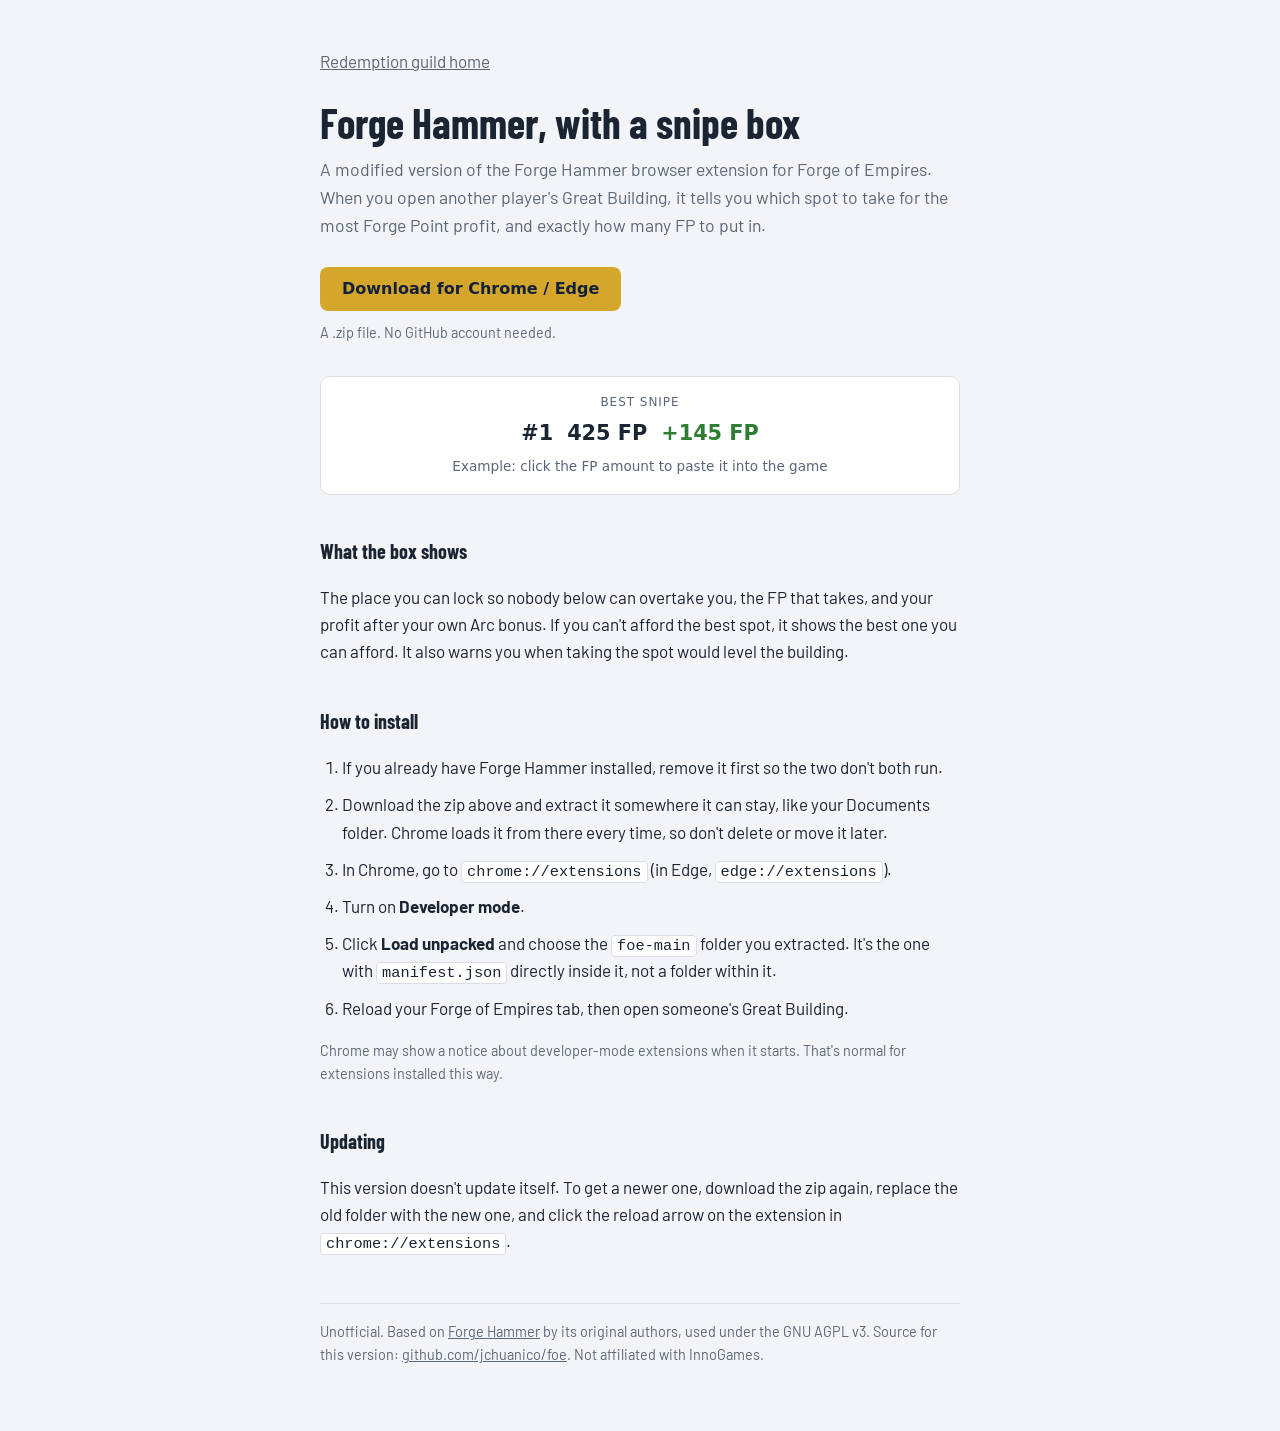
==== docs/snipe/index.html @ 3030a7bf "Add Redemption guild site, move extension page to /snipe/ Ports redemptionfoe.wordpress.com to a sin" ====
<!doctype html>
<html lang="en">
<head>
<meta charset="utf-8">
<meta name="viewport" content="width=device-width, initial-scale=1">
<title>Forge Hammer · Snipe Box</title>
<meta name="description" content="A modified Forge Hammer extension for Forge of Empires that shows the most profitable Great Building spot to snipe.">
<link rel="preconnect" href="https://fonts.googleapis.com">
<link rel="preconnect" href="https://fonts.gstatic.com" crossorigin>
<link href="https://fonts.googleapis.com/css2?family=Barlow+Condensed:wght@600;700&family=Barlow:wght@400;600&display=swap" rel="stylesheet">
<style>
    :root {
    --bg: #f2f4f7;
    --panel: #ffffff;
    --ink: #1b2433;
    --muted: #5b6678;
    --line: #d8dde6;
    --accent: #d4a72c;
    --accent-ink: #14203a;
    --good: #2f7d32;
  }
  @media (prefers-color-scheme: dark) {
    :root {
      --bg: #0f1729;
      --panel: #16213a;
      --ink: #e7ebf2;
      --muted: #a3adbf;
      --line: #27365a;
      --accent: #d4a72c;
      --accent-ink: #14203a;
      --good: #7cc47f;
    }
  }
  * { box-sizing: border-box; }
  body {
    margin: 0;
    background: var(--bg);
    color: var(--ink);
    font: 400 17px/1.6 "Barlow", system-ui, sans-serif;
  }
  main { max-width: 680px; margin: 0 auto; padding: 48px 20px 64px; }
  h1, h2 { font-family: "Barlow Condensed", "Arial Narrow", sans-serif; }
  h1 { font-size: 2.6rem; line-height: 1.15; margin: 0 0 8px; }
  h2 { font-size: 1.25rem; margin: 40px 0 12px; }
  p.lead { color: var(--muted); font-size: 1.1rem; margin: 0 0 28px; }
  .download {
    display: inline-block;
    background: var(--accent);
    color: var(--accent-ink);
    font: 600 1rem/1 system-ui, sans-serif;
    padding: 14px 22px;
    border-radius: 8px;
    text-decoration: none;
  }
  .download:hover { filter: brightness(1.08); }
  .small { color: var(--muted); font-size: 0.9rem; margin-top: 10px; }

  .demo {
    background: var(--panel);
    border: 1px solid var(--line);
    border-radius: 10px;
    padding: 16px;
    margin: 32px 0 0;
    font-family: system-ui, sans-serif;
  }
  .demo .label { font-size: 0.75rem; letter-spacing: .08em; text-transform: uppercase; color: var(--muted); text-align: center; }
  .demo .row { display: flex; justify-content: center; align-items: baseline; gap: 14px; font-size: 1.3rem; margin-top: 4px; }
  .demo .fp { font-weight: 700; }
  .demo .profit { color: var(--good); font-weight: 700; }
  .demo .note { text-align: center; color: var(--muted); font-size: 0.85rem; margin-top: 6px; }

  ol { padding-left: 1.3em; }
  ol li { margin-bottom: 10px; }
  code {
    font: 0.9em ui-monospace, Consolas, monospace;
    background: var(--panel);
    border: 1px solid var(--line);
    padding: 1px 5px;
    border-radius: 4px;
  }
  footer { border-top: 1px solid var(--line); margin-top: 48px; padding-top: 16px; color: var(--muted); font-size: 0.9rem; }
  a { color: inherit; }
  .back { display: inline-block; margin-bottom: 24px; color: var(--muted); }
</style>
</head>
<body>
<main>
  <a class="back" href="../">Redemption guild home</a>
  <h1>Forge Hammer, with a snipe box</h1>
  <p class="lead">A modified version of the Forge Hammer browser extension for Forge of Empires. When you open another player's Great Building, it tells you which spot to take for the most Forge Point profit, and exactly how many FP to put in.</p>

  <a class="download" href="https://github.com/jchuanico/foe/archive/refs/heads/main.zip">Download for Chrome / Edge</a>
  <p class="small">A .zip file. No GitHub account needed.</p>

  <div class="demo" aria-label="Example of the snipe box">
    <div class="label">Best snipe</div>
    <div class="row"><span class="fp">#1</span><span class="fp">425 FP</span><span class="profit">+145 FP</span></div>
    <div class="note">Example: click the FP amount to paste it into the game</div>
  </div>

  <h2>What the box shows</h2>
  <p>The place you can lock so nobody below can overtake you, the FP that takes, and your profit after your own Arc bonus. If you can't afford the best spot, it shows the best one you can afford. It also warns you when taking the spot would level the building.</p>

  <h2>How to install</h2>
  <ol>
    <li>If you already have Forge Hammer installed, remove it first so the two don't both run.</li>
    <li>Download the zip above and extract it somewhere it can stay, like your Documents folder. Chrome loads it from there every time, so don't delete or move it later.</li>
    <li>In Chrome, go to <code>chrome://extensions</code> (in Edge, <code>edge://extensions</code>).</li>
    <li>Turn on <strong>Developer mode</strong>.</li>
    <li>Click <strong>Load unpacked</strong> and choose the <code>foe-main</code> folder you extracted. It's the one with <code>manifest.json</code> directly inside it, not a folder within it.</li>
    <li>Reload your Forge of Empires tab, then open someone's Great Building.</li>
  </ol>
  <p class="small">Chrome may show a notice about developer-mode extensions when it starts. That's normal for extensions installed this way.</p>

  <h2>Updating</h2>
  <p>This version doesn't update itself. To get a newer one, download the zip again, replace the old folder with the new one, and click the reload arrow on the extension in <code>chrome://extensions</code>.</p>

  <footer>
    Unofficial. Based on <a href="https://github.com/outoftheline/forge-hammer">Forge Hammer</a> by its original authors, used under the GNU AGPL v3. Source for this version: <a href="https://github.com/jchuanico/foe">github.com/jchuanico/foe</a>. Not affiliated with InnoGames.
  </footer>
</main>
</body>
</html>
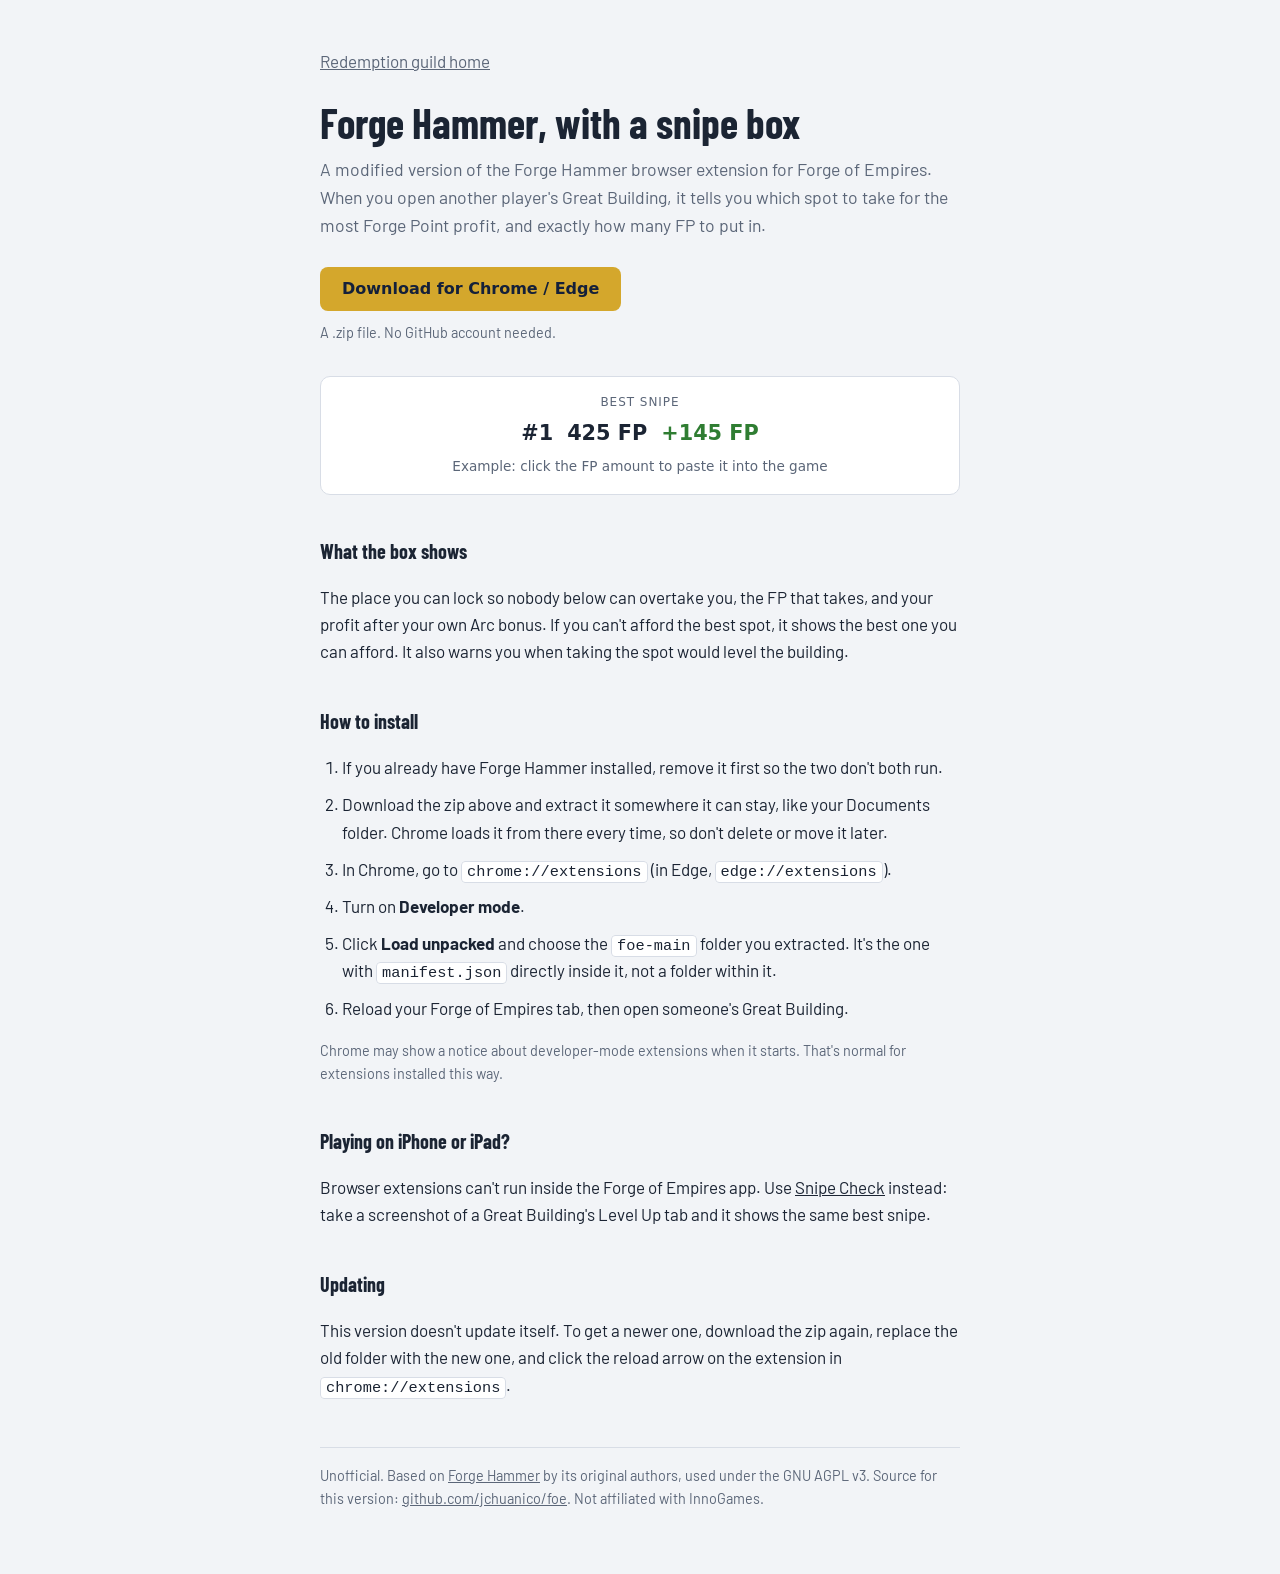
==== commit 8a019c9d: "Add Snipe Check: best GB snipe from a phone screenshot Reads one screenshot of a Great Building's Le" ====
--- a/docs/snipe/index.html
+++ b/docs/snipe/index.html
@@ -112,6 +112,9 @@
   </ol>
   <p class="small">Chrome may show a notice about developer-mode extensions when it starts. That's normal for extensions installed this way.</p>
 
+  <h2>Playing on iPhone or iPad?</h2>
+  <p>Browser extensions can't run inside the Forge of Empires app. Use <a href="../snipe-check/">Snipe Check</a> instead: take a screenshot of a Great Building's Level Up tab and it shows the same best snipe.</p>
+
   <h2>Updating</h2>
   <p>This version doesn't update itself. To get a newer one, download the zip again, replace the old folder with the new one, and click the reload arrow on the extension in <code>chrome://extensions</code>.</p>
 
